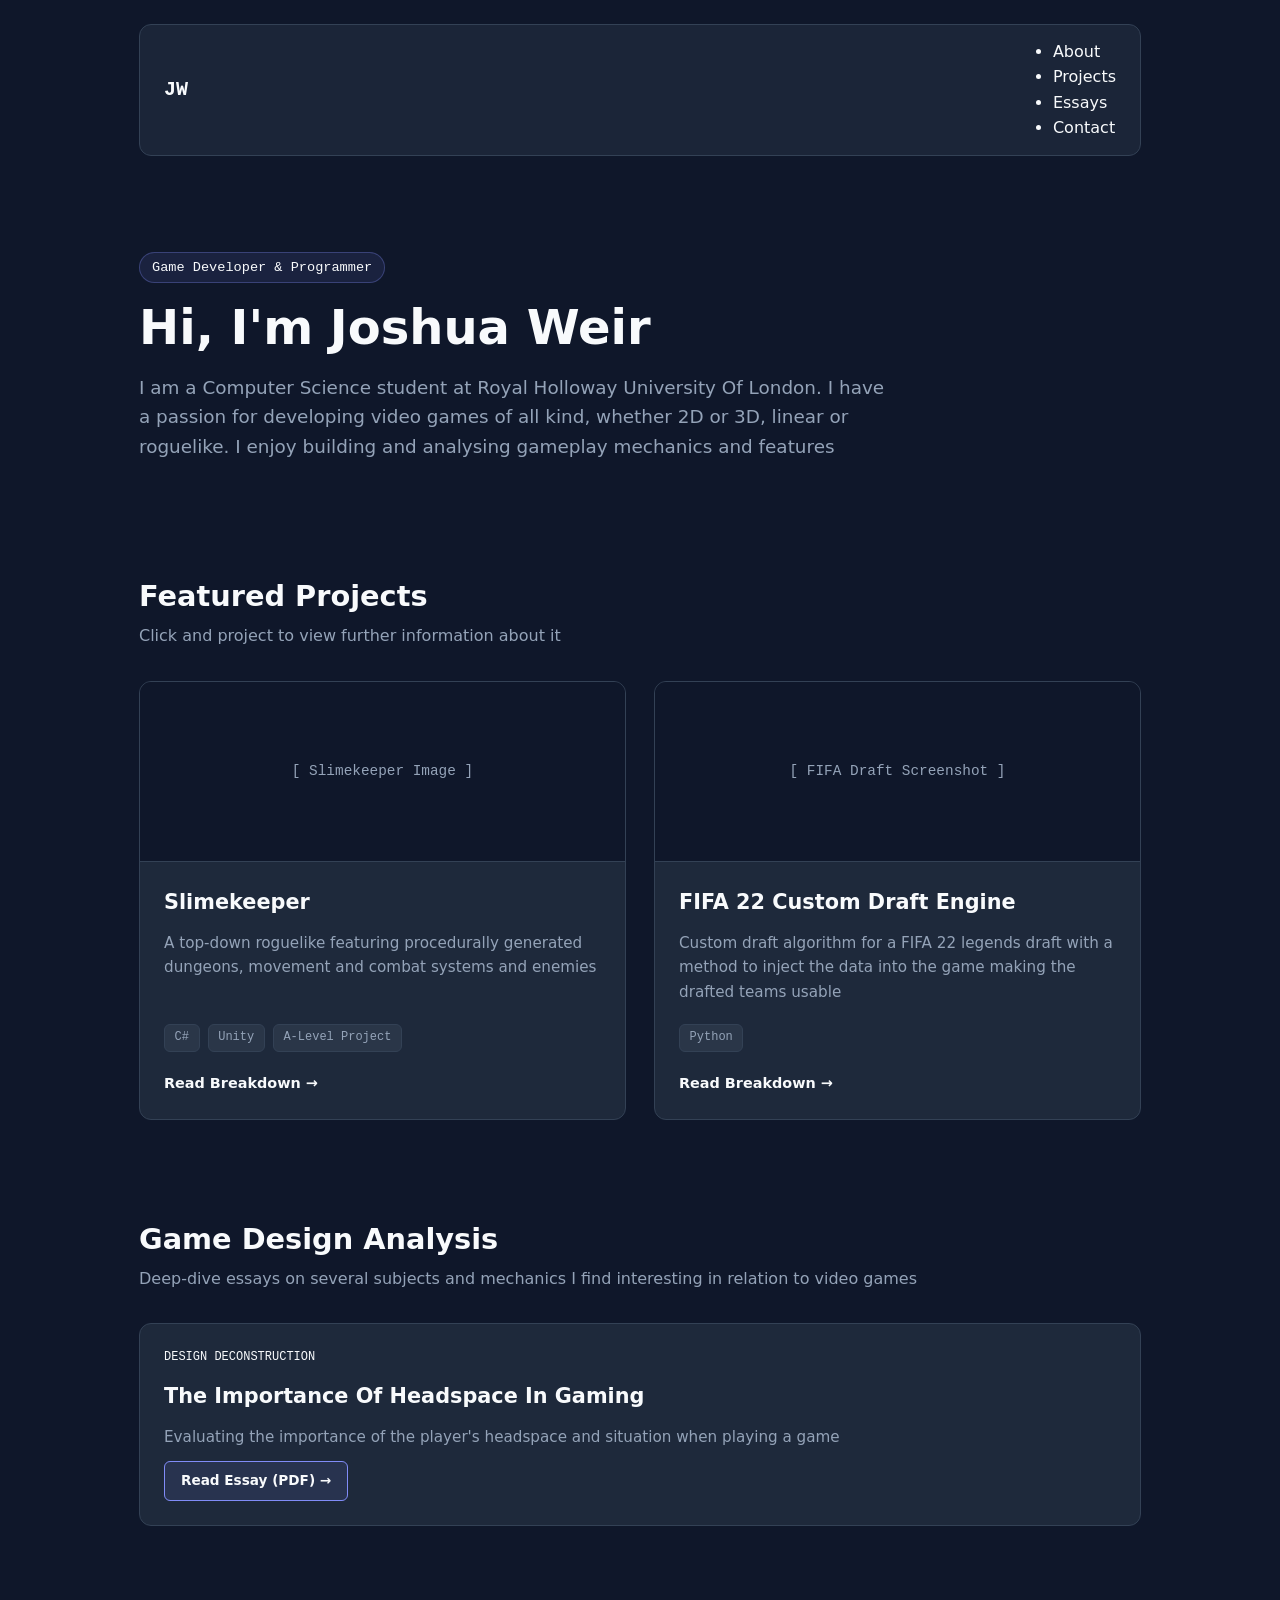
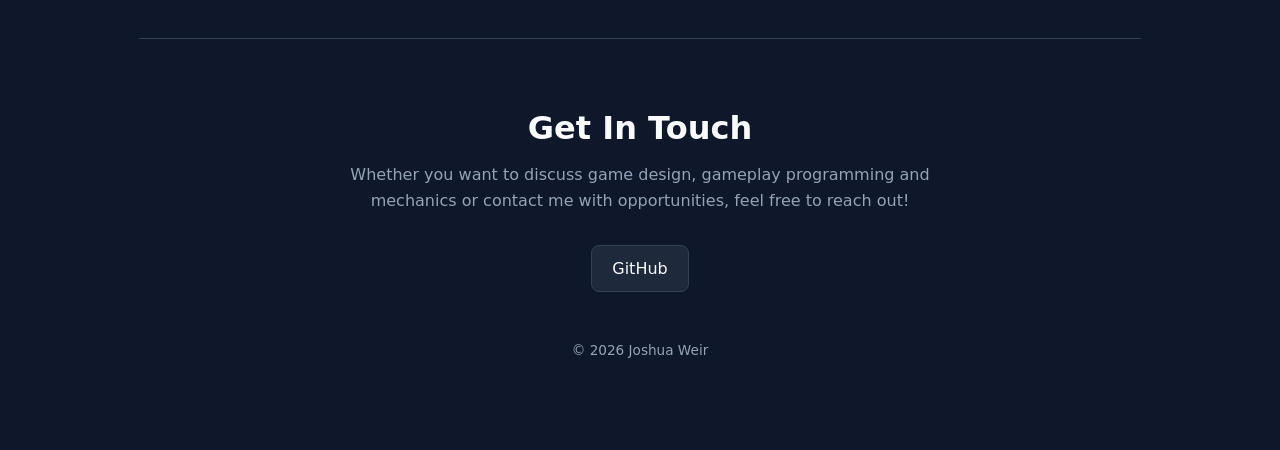
==== index.html @ 55325130 "First draft of the portfolio website" ====
<!DOCTYPE html>
<html lang="en">
    <head>
        <meta charset="UTF-8">
        <meta name="viewport" content="width=device-width, initial-scale=1.0">
        <title>Josh Weir | Gameplay Programmer & Designer</title>
        <link rel="stylesheet" href="style.css">
    </head>
    <body>
        <!-- Sticky Navigation Header -->
        <nav class="navbar">
            <div class="logo">JW</div>
            <ul class="nav-links">
                <li><a href="#about"></a>About</li>
                <li><a href="#projects"></a>Projects</li>
                <li><a href="#essays"></a>Essays</li>
                <li><a href="#contact"></a>Contact</li>
            </ul>
        </nav>
        <main>
            <!-- Hero / About Me Section -->
            <section id="about" class="hero">
                <span class="badge">Game Developer & Programmer</span>
                <h1>Hi, I'm <span class="highlight">Joshua Weir</span></h1>
                <p class="bio">
                    I am a Computer Science student at Royal Holloway University Of London.
                    I have a passion for developing video games of all kind, whether 2D or 3D, linear or roguelike.
                    I enjoy building and analysing gameplay mechanics and features
                </p>
            </section>
            <!-- Featured Projects Section -->
            <section id="projects" class="section">
                <div class="section-header">
                    <h2>Featured Projects</h2>
                    <p>Click and project to view further information about it</p>
                </div>
                <div class="card-grid">
                    <!-- Slimekeeper Card -->
                    <a href="projects/slimekeeper.html" class="card project-card">
                        <div class="media-preview">
                            <div class="media-placeholder">[ Slimekeeper Image ]</div>
                        </div>
                        <div class="card-body">
                            <h3>Slimekeeper</h3>
                            <p class="card-desc">A top-down roguelike featuring procedurally generated dungeons, movement and combat systems and enemies</p>
                            <div class="tags">
                                <span class="tag">C#</span>
                                <span class="tag">Unity</span>
                                <span class="tag">A-Level Project</span>
                            </div>
                            <span class="card-link">Read Breakdown &rarr;</span>
                        </div>
                    </a>
                    <!-- FIFA 22 Custom Draft Engine Card -->
                    <a href="#" class="card project-card">
                        <div class="media-preview">
                            <div class="media-placeholder">[ FIFA Draft Screenshot ]</div>
                        </div>
                        <div class="card-body">
                            <h3>FIFA 22 Custom Draft Engine</h3>
                            <p class="card-desc">Custom draft algorithm for a FIFA 22 legends draft with a method to inject the data into the game making the drafted teams usable</p>
                            <div class="tags">
                                <span class="tag">Python</span>
                            </div>
                            <span class="card-link">Read Breakdown &rarr;</span>
                        </div>
                    </a>
                </div>
            </section>
            <!-- Game Analysis Essays Section -->
            <section id="essays" class="section">
                <div class="section-header">
                    <h2>Game Design Analysis</h2>
                    <p>Deep-dive essays on several subjects and mechanics I find interesting in relation to video games</p>
                </div>
                <div class="card-grid">
                    <article class="card essay-card">
                        <div class="card-body">
                            <span class="badge-subtle">Design Deconstruction</span>
                            <h3>The Importance Of Headspace In Gaming</h3>
                            <p class="card-desc">Evaluating the importance of the player's headspace and situation when playing a game</p>
                            <div class="essay-actions">
                                <a href="#" class="btn-secondary">Read Essay (PDF) &rarr;</a>
                            </div>
                        </div>
                    </article>
                </div>
            </section>
        </main>
        <!-- Footer / Contact Section -->
        <footer id="contact" class="footer">
            <h2>Get In Touch</h2>
            <p>Whether you want to discuss game design, gameplay programming and mechanics or contact me with opportunities, feel free to reach out!</p>
            <div class="contact-links">
                <a href="https://github.com/josh-weir-dev" target="_blank" class="contact-btn">GitHub</a>
            </div>
            <p class="copyright">&copy; 2026 Joshua Weir</p>
        </footer>
        <script src="script.js"></script>
    </body>
</html>
---- style.css ----
/* --- Color Palette & Variables --- */
:root {
    --bg-main: #0f172a;
    --bg-card: #1e293b;
    --bg-card-hover: #334155;
    --border: #334155;
    --border-highlight: #818cf8;

    --text-primary: #f8fafc;
    --text-secondary: #94a3b8;
    -accent: #818cf8;
    --accent-hover: #a5b4fc;

    --font-sans: system-ui, -apple-system, BlinkMacSystemFont, 'Segoe UI', Roboto, sans-serif;
    --font-mono: 'Cascadia Code', 'Fira Code', Consolas, monospace;
}

/* --- Base & Reset --- */
* {
    box-sizing: border-box;
    margin: 0;
    padding: 0;
}

html {
    scroll-behavior: smooth;
}

body {
    background-color: var(--bg-main);
    color: var(--text-primary);
    font-family: var(--font-sans);
    line-height: 1.6;
    padding: 1.5rem;
    max-width: 1050px;
    margin: 0 auto;
}

/* --- Navigation --- */
.navbar {
    position: sticky;
    top: 1rem;
    background: rgba(30, 41, 59, 0.85);
    backdrop-filter: blur(12px);
    -webkit-backdrop-filter: blur(12px);
    border: 1px solid var(--border);
    padding: 0.85rem 1.5rem;
    border-radius: 12px;
    display: flex;
    justify-content: space-between;
    align-items: center;
    z-index: 1000;
    margin-bottom: 3rem;
}

.logo {
    font-weight: 800;
    font-size: 1.25rem;
    color: var(--accent);
    font-family: var(--font-mono);
}

.nav-links a{
    color: var(--text-secondary);
    text-decoration: none;
    font-weight: 500;
    transition: color 0.2s ease;
}

.nav-links a:hover{
    color: var(--text-primary);
}

/* --- Hero Section --- */
.hero {
    padding: 3rem 0 4rem 0;
    max-width: 750px;
}

.badge {
    display: inline-block;
    background: rgba(129, 140, 248, 0.1);
    color: var(--accent);
    border: 1px solid rgba(129, 140, 248, 0.3);
    padding: 0.25rem 0.75rem;
    border-radius: 20px;
    font-size: 0.85rem;
    font-family: var(--font-mono);
    margin-bottom: 1rem;
}

.hero h1 {
    font-size: 3rem;
    line-height: 1.2;
    margin-bottom: 1rem;
    font-weight: 800;
}

.highlight {
    color: var(--accent);
}

.bio {
    font-size: 1.15rem;
    color: var(--text-secondary);
}

/* --- Sections --- */
.section {
    padding: 3rem 0;
}

.section-header {
    margin-bottom: 2rem;
}

.section-header h2 {
    font-size: 1.8rem;
    margin-bottom: 0.25rem;
}

.section-header p {
    color: var(--text-secondary);
}

/* --- Card Grids & Cards --- */
.card-grid {
    display: grid;
    grid-template-columns: repeat(auto-fit, minmax(320px, 1fr));
    gap: 1.75rem;
}

.card {
    background-color: var(--bg-card);
    border: 1px solid var(--border);
    border-radius: 12px;
    overflow: hidden;
    text-decoration: none;
    color: inherit;
    display: flex;
    flex-direction: column;
    transition: transform 0.25s ease, border-color 0.25s ease, box-shadow 0.25s ease;
}

.card:hover {
    transform: translateY(-5px);
    border-color: var(--border-highlight);
    box-shadow: 0 12px 30px -10px rgba(129, 140, 248, 0.2);
}

.media-preview {
    height: 180px;
    background: #0f172a;
    display: flex;
    align-items: center;
    justify-content: center;
    border-bottom: 1px solid var(--border);
}

.media-placeholder {
    color: var(--text-secondary);
    font-family: var(--font-mono);
    font-size: 0.9rem;
}

.card-body {
    padding: 1.5rem;
    display: flex;
    flex-direction: column;
    flex-grow: 1;
    gap: 0.75rem;
}

.card-body h3 {
    font-size: 1.3rem;
}

.card-desc {
    color: var(--text-secondary);
    font-size: 0.95rem;
    flex-grow: 1;
}

/* --- Tags & Buttons --- */
.tags {
    display: flex;
    flex-wrap: wrap;
    gap: 0.5rem;
    margin-top: 0.5rem;
}

.tag {
    background: rgba(148, 163, 184, 0.1);
    color: var(--text-secondary);
    border: 1px solid var(--border);
    padding: 0.2rem 0.6rem;
    border-radius: 6px;
    font-size: 0.75rem;
    font-family: var(--font-mono);
}

.card-link {
    color: var(--accent);
    font-weight: 600;
    font-size: 0.9rem;
    margin-top: 0.5rem;
}

.badge-subtle {
    font-size: 0.75rem;
    font-family: var(--font-mono);
    color: var(--accent);
    text-transform: uppercase;
}

.btn-secondary {
    display: inline-block;
    padding: 0.5rem 1rem;
    background: rgba(129, 140, 248, 0.1);
    color: var(--accent);
    border: 1px solid var(--border-highlight);
    border-radius: 6px;
    text-decoration: none;
    font-size: 0.85rem;
    font-weight: 600;
    transition: background 0.2s ease;
}

.btn-secondary:hover {
    background: rgba(129, 140, 248, 0.2);
}

/* --- Footer & Contact --- */
.footer {
    padding: 4rem 0 2rem 0;
    border-top: 1px solid var(--border);
    margin-top: 4rem;
    text-align: center;
}

.footer h2 {
    font-size: 2rem;
    margin-bottom: 0.5rem;
}

.footer p {
    color: var(--text-secondary);
    max-width: 600px;
    margin: 0 auto 2rem auto;
}

.contact-links {
    display: flex;
    justify-content: center;
    gap: 1rem;
    margin-bottom: 3rem;
}

.contact-btn {
    padding: 0.6rem 1.25rem;
    background: var(--bg-card);
    border: 1px solid var(--border);
    color: var(--text-primary);
    text-decoration: none;
    border-radius: 8px;
    font-weight: 500;
    transition: transform 0.2s ease, border-color 0.2s ease;
}

.contact-btn:hover {
    transform: translateY(-2px);
    border-color: var(--accent);
}

.contact-btn.primary {
    background: var(--accent);
    color: #0f172a;
    font-weight: 700;
}

.contact-btn.primary:hover {
    background: var(--accent-hover);
}

.copyright {
    font-size: 0.85rem;
    color: var(--text-secondary);
}

/* Responsive adjustments */
@media (max-width: 600px) {
    .hero h1 {font-size: 2.2rem;}
    .contact-links {flex-direction: column;}
}
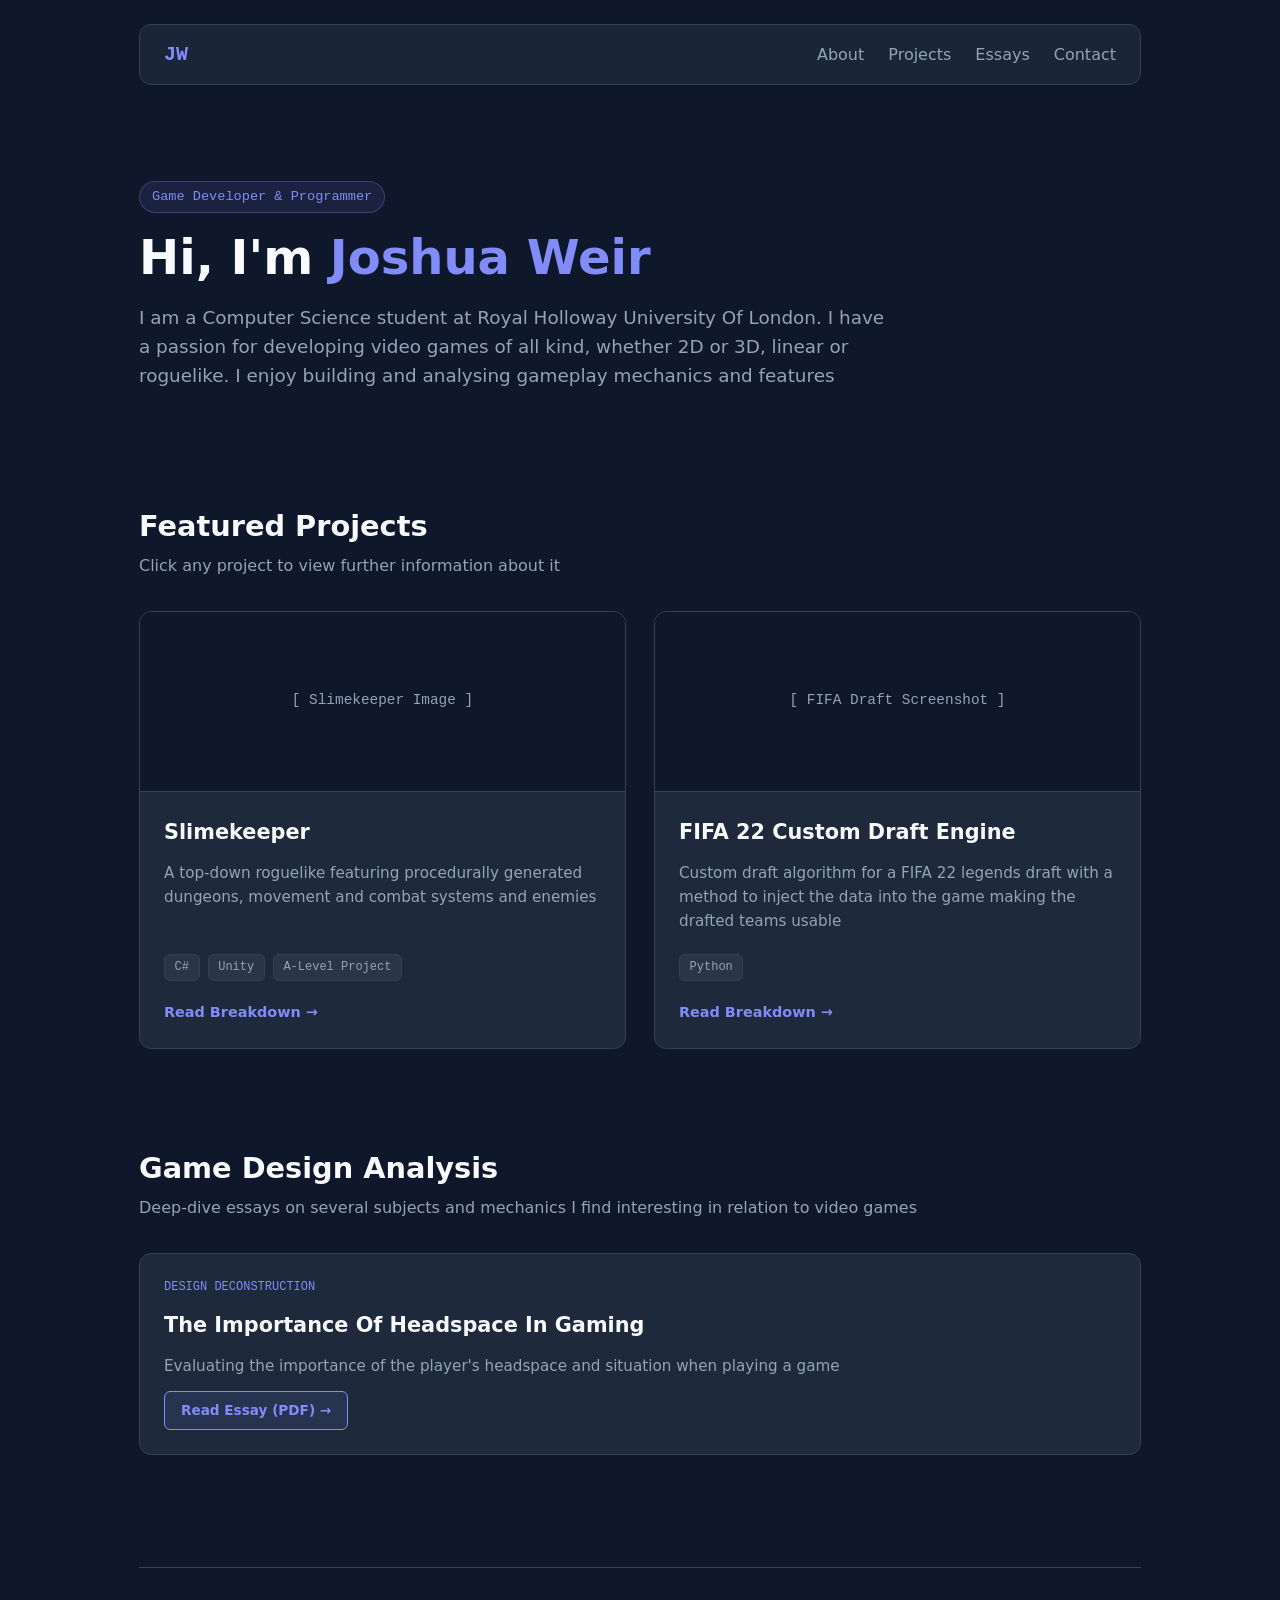
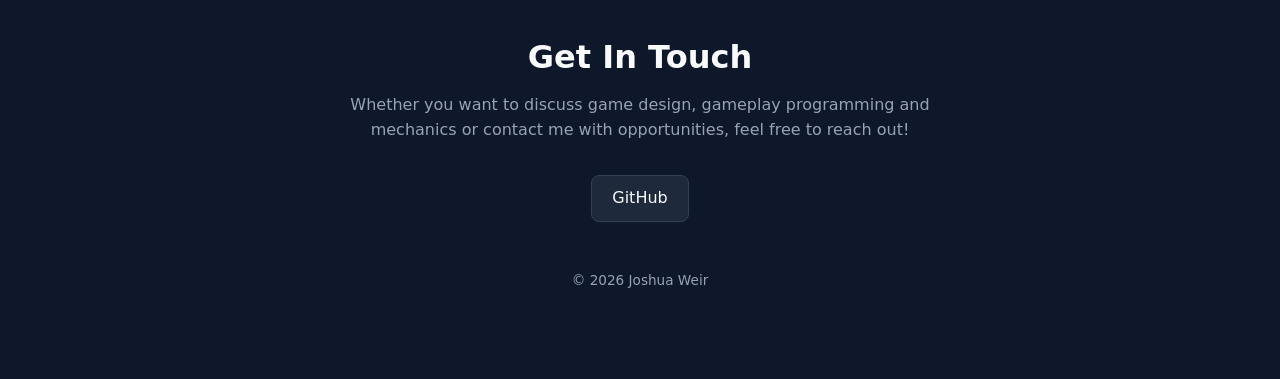
==== commit 05743267: "#1 Fixed spelling errors and some formatting issues from the initial draft" ====
--- a/index.html
+++ b/index.html
@@ -11,10 +11,10 @@
         <nav class="navbar">
             <div class="logo">JW</div>
             <ul class="nav-links">
-                <li><a href="#about"></a>About</li>
-                <li><a href="#projects"></a>Projects</li>
-                <li><a href="#essays"></a>Essays</li>
-                <li><a href="#contact"></a>Contact</li>
+                <li><a href="#about">About</a></li>
+                <li><a href="#projects">Projects</a></li>
+                <li><a href="#essays">Essays</a></li>
+                <li><a href="#contact">Contact</a></li>
             </ul>
         </nav>
         <main>
@@ -32,7 +32,7 @@
             <section id="projects" class="section">
                 <div class="section-header">
                     <h2>Featured Projects</h2>
-                    <p>Click and project to view further information about it</p>
+                    <p>Click any project to view further information about it</p>
                 </div>
                 <div class="card-grid">
                     <!-- Slimekeeper Card -->
--- a/style.css
+++ b/style.css
@@ -8,7 +8,7 @@
 
     --text-primary: #f8fafc;
     --text-secondary: #94a3b8;
-    -accent: #818cf8;
+    --accent: #818cf8;
     --accent-hover: #a5b4fc;
 
     --font-sans: system-ui, -apple-system, BlinkMacSystemFont, 'Segoe UI', Roboto, sans-serif;
@@ -60,6 +60,12 @@
     font-family: var(--font-mono);
 }
 
+.nav-links {
+    display: flex;
+    gap: 1.5rem;
+    list-style: none;
+}
+
 .nav-links a{
     color: var(--text-secondary);
     text-decoration: none;
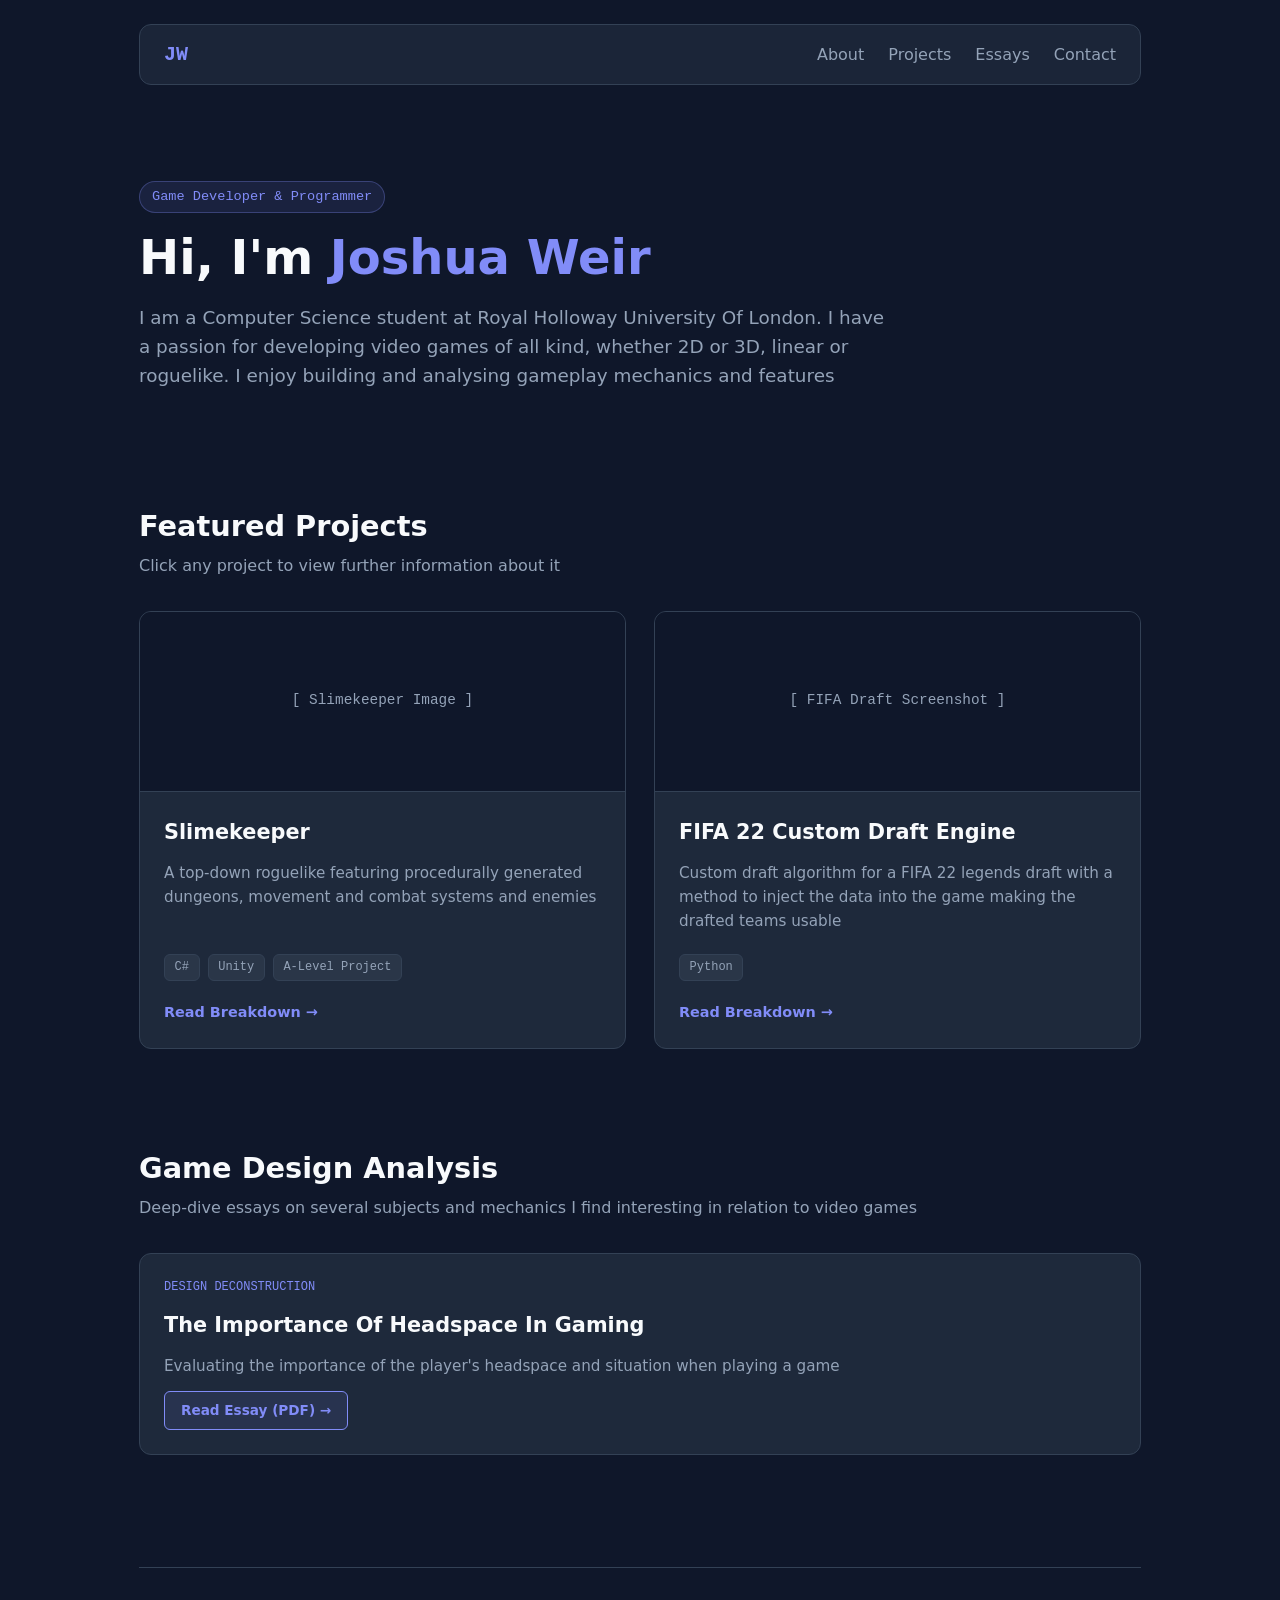
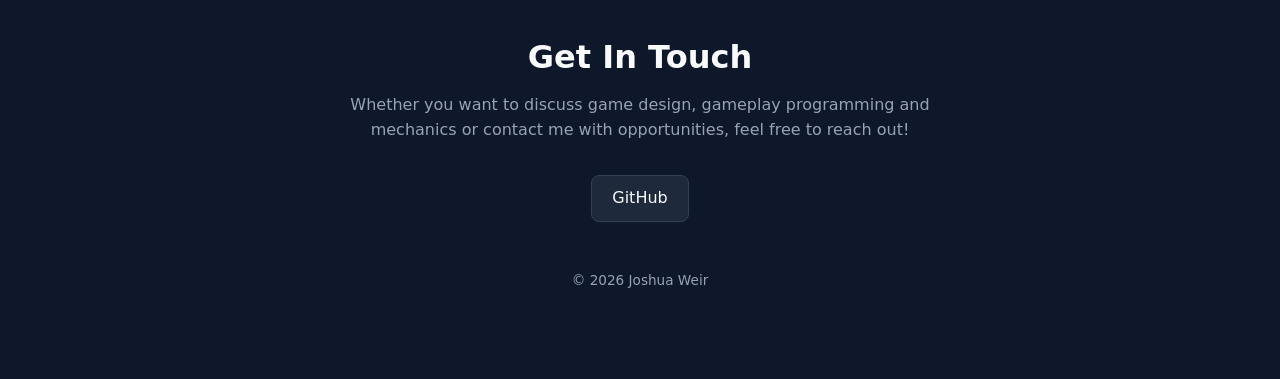
==== commit f4f68854: "#3 Added pdf file for my importance of headspace in gaming essay" ====
--- a/index.html
+++ b/index.html
@@ -80,7 +80,7 @@
                             <h3>The Importance Of Headspace In Gaming</h3>
                             <p class="card-desc">Evaluating the importance of the player's headspace and situation when playing a game</p>
                             <div class="essay-actions">
-                                <a href="#" class="btn-secondary">Read Essay (PDF) &rarr;</a>
+                                <a href="assets/The_Importance_Of_Headspace_In_Gaming.pdf" class="btn-secondary">Read Essay (PDF) &rarr;</a>
                             </div>
                         </div>
                     </article>
--- a/style.css
+++ b/style.css
@@ -297,4 +297,6 @@
 @media (max-width: 600px) {
     .hero h1 {font-size: 2.2rem;}
     .contact-links {flex-direction: column;}
-}
+    .navbar {padding: 0.75rem 1rem;}
+    .nav-links {gap: 0.75rem; font-size: 0.9rem;}
+}
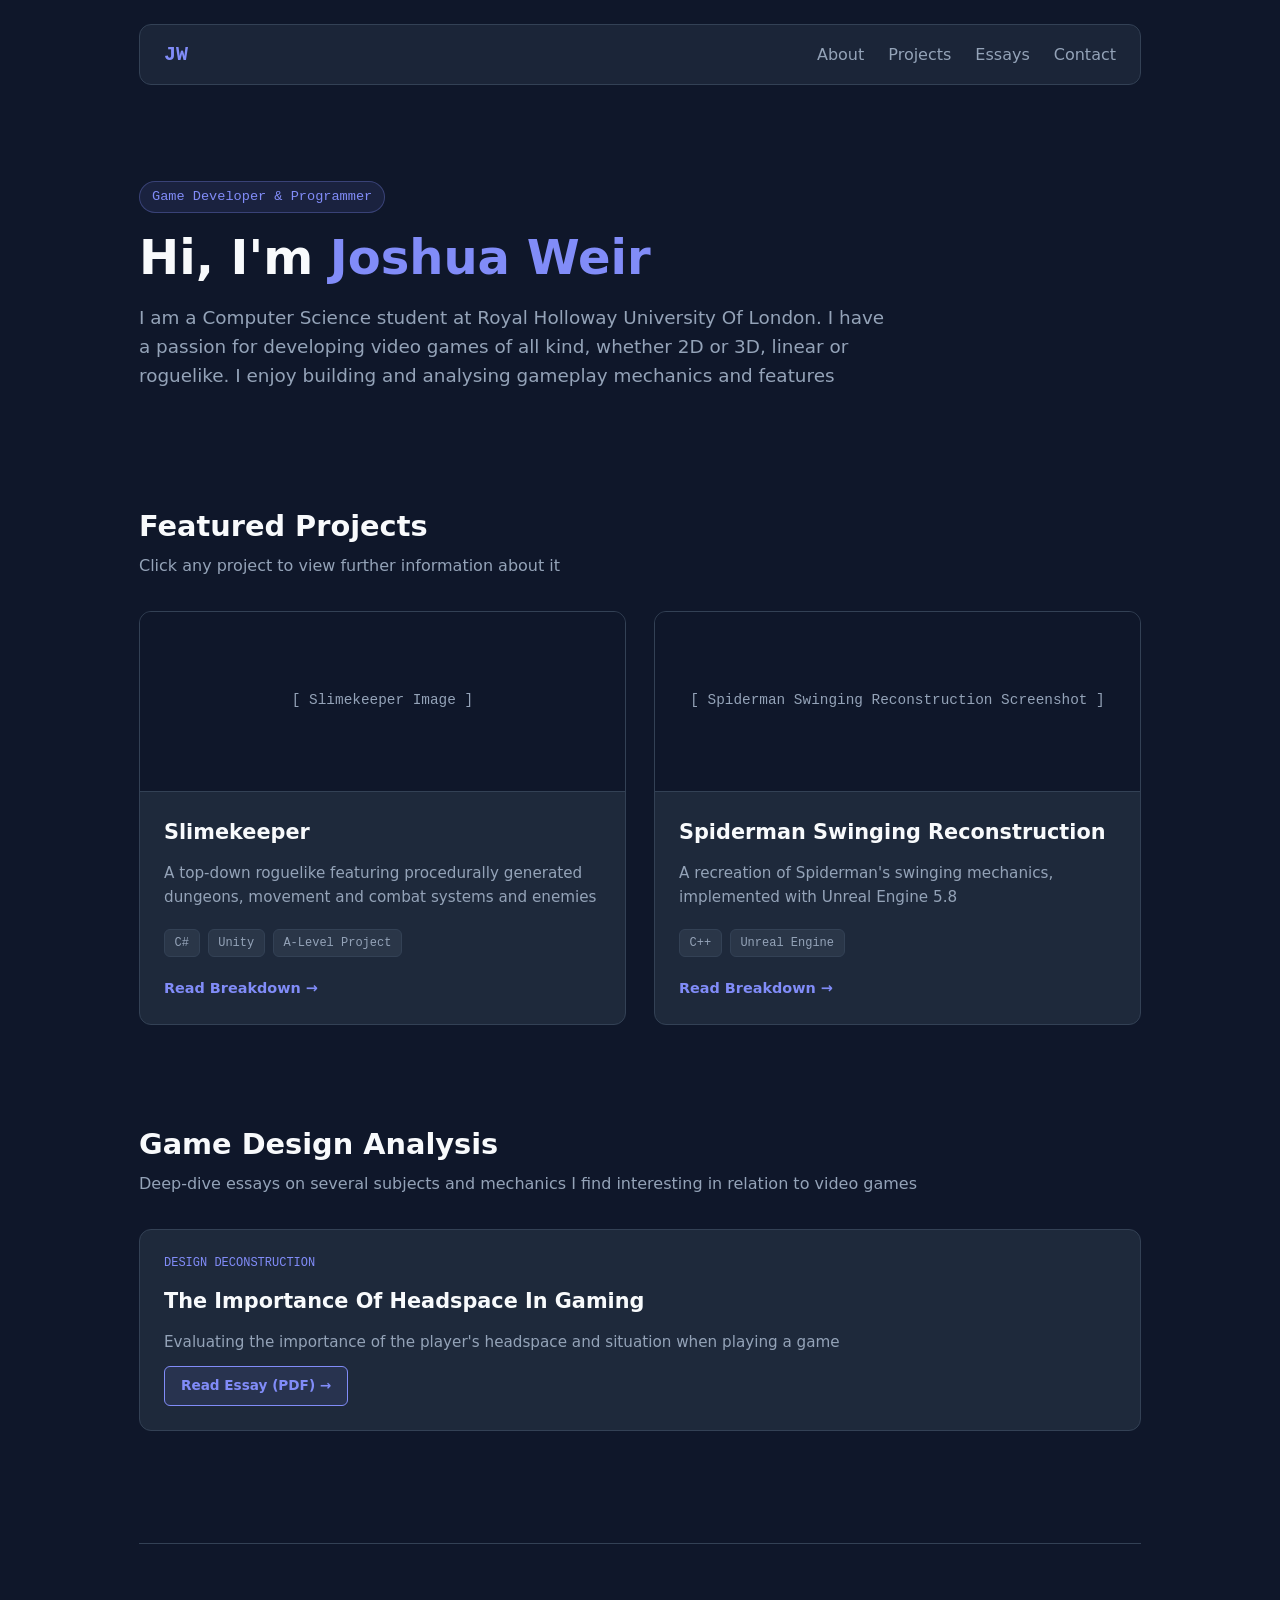
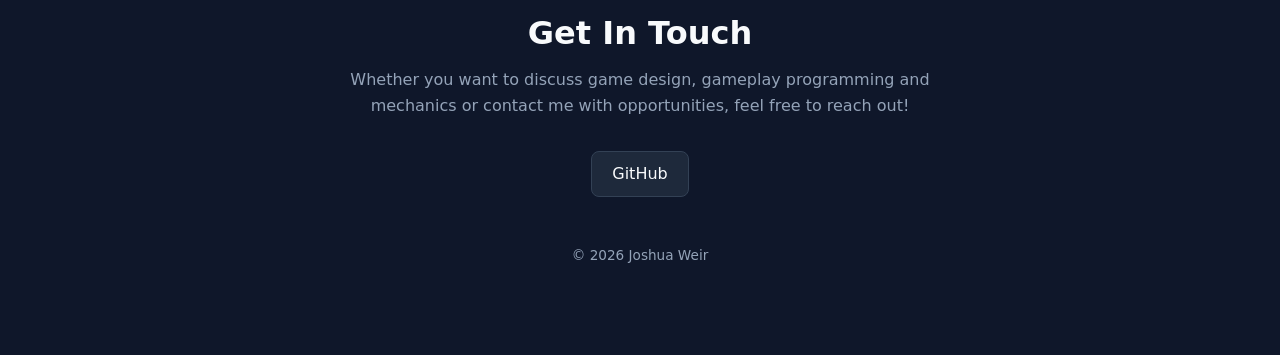
==== commit b7200708: "#5 Edited old cards to be more accurate and include new project" ====
--- a/index.html
+++ b/index.html
@@ -51,16 +51,17 @@
                             <span class="card-link">Read Breakdown &rarr;</span>
                         </div>
                     </a>
-                    <!-- FIFA 22 Custom Draft Engine Card -->
+                    <!-- Spiderman Swinging Reconstruction Card -->
                     <a href="#" class="card project-card">
                         <div class="media-preview">
-                            <div class="media-placeholder">[ FIFA Draft Screenshot ]</div>
+                            <div class="media-placeholder">[ Spiderman Swinging Reconstruction Screenshot ]</div>
                         </div>
                         <div class="card-body">
-                            <h3>FIFA 22 Custom Draft Engine</h3>
-                            <p class="card-desc">Custom draft algorithm for a FIFA 22 legends draft with a method to inject the data into the game making the drafted teams usable</p>
+                            <h3>Spiderman Swinging Reconstruction</h3>
+                            <p class="card-desc">A recreation of Spiderman's swinging mechanics, implemented with Unreal Engine 5.8</p>
                             <div class="tags">
-                                <span class="tag">Python</span>
+                                <span class="tag">C++</span>
+                                <span class="tag">Unreal Engine</span>
                             </div>
                             <span class="card-link">Read Breakdown &rarr;</span>
                         </div>
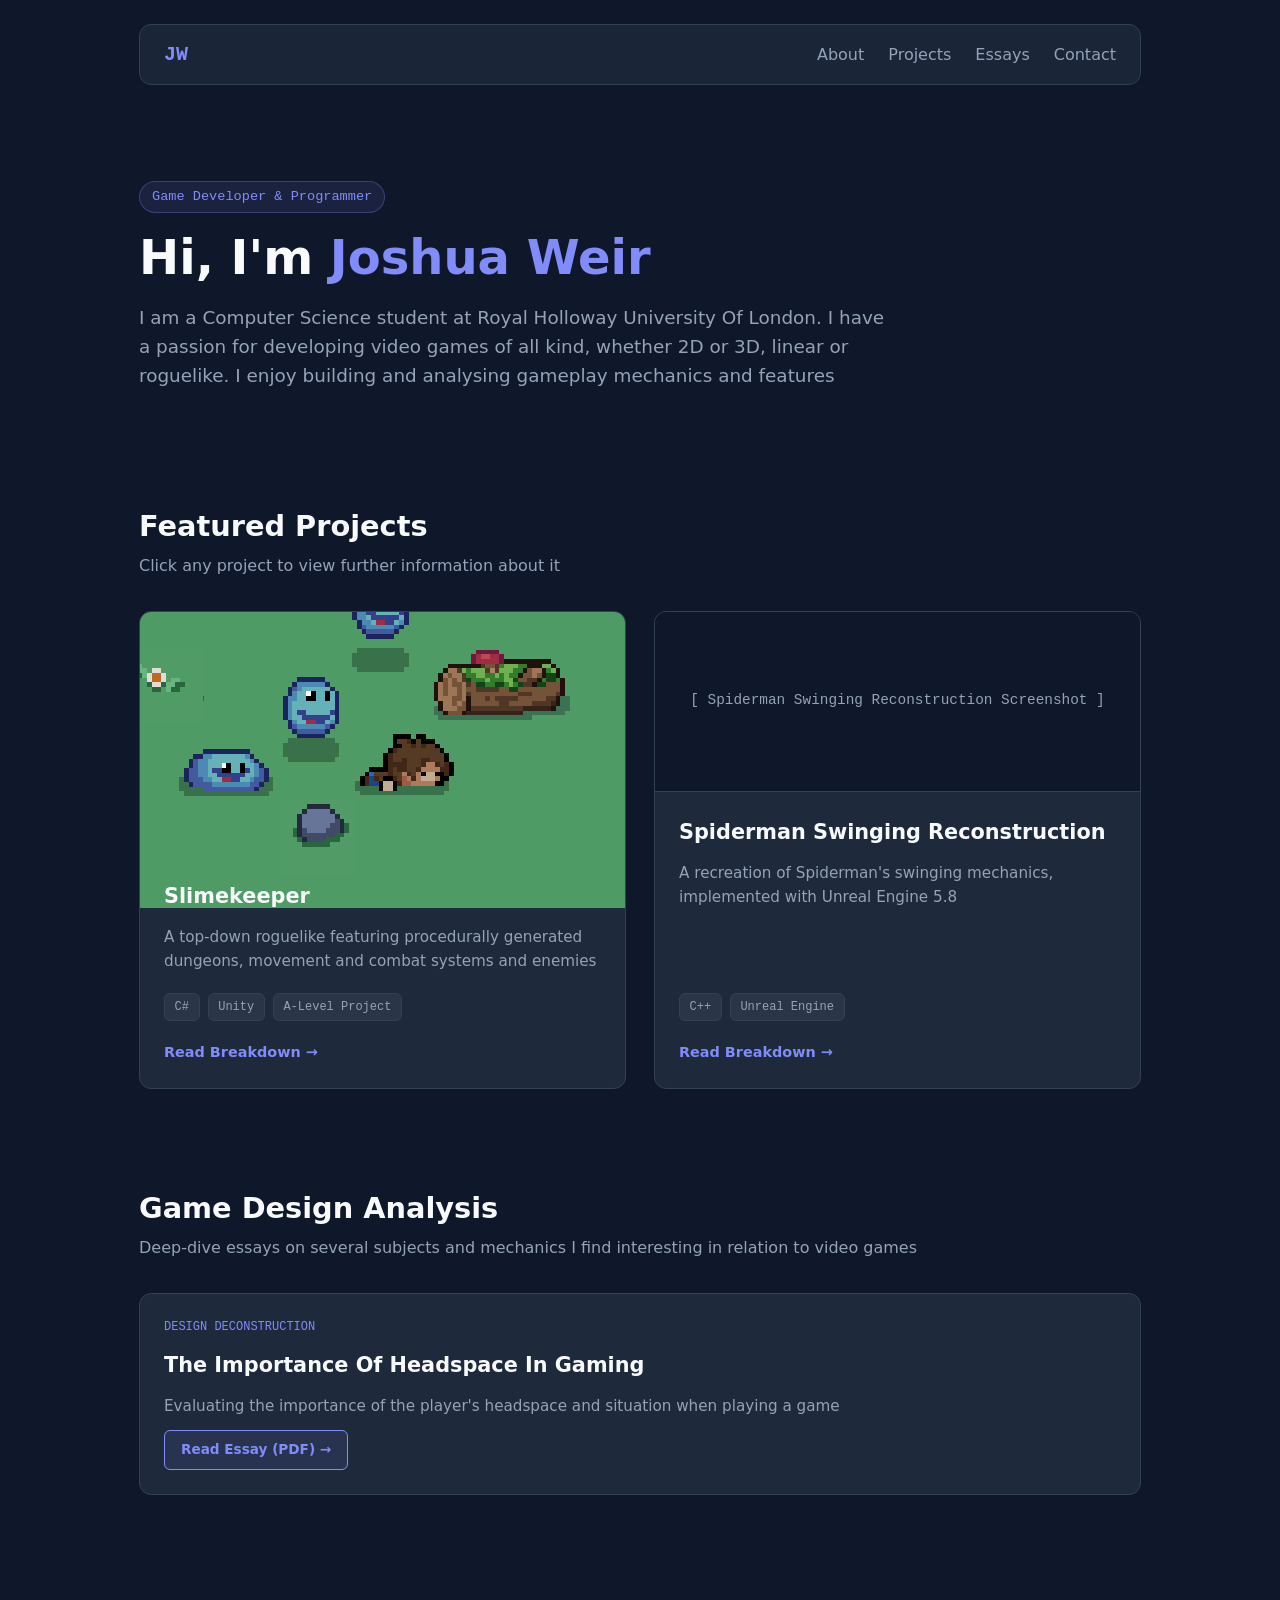
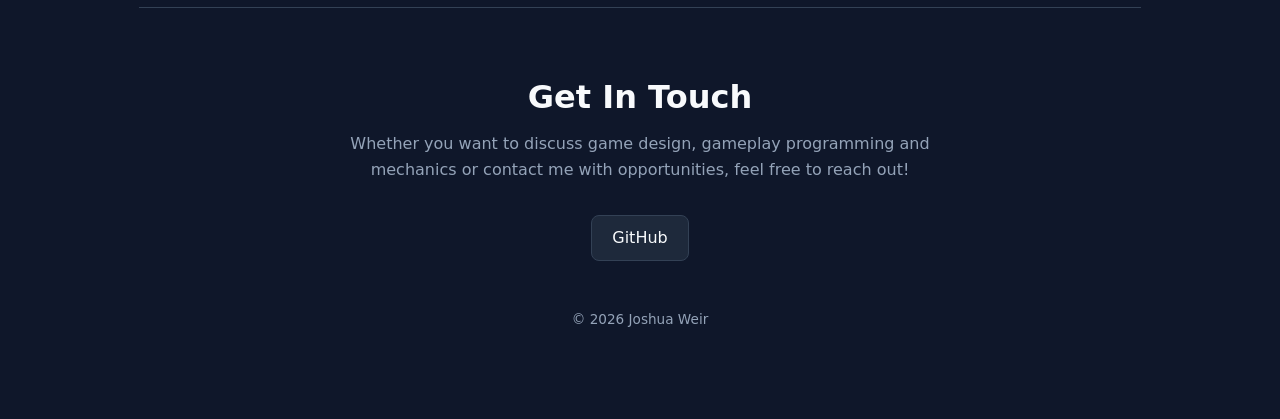
==== commit 63569275: "#5 Finished slimekeeper page and added media to display the project better" ====
--- a/index.html
+++ b/index.html
@@ -38,9 +38,9 @@
                     <!-- Slimekeeper Card -->
                     <a href="projects/slimekeeper.html" class="card project-card">
                         <div class="media-preview">
-                            <div class="media-placeholder">[ Slimekeeper Image ]</div>
+                            <div class="media-placeholder"><img src="assets/Slimekeeper.png" alt="Slimekeeper"></img></div>
                         </div>
-                        <div class="card-body">
+                        <div class="card-body" style="margin-top: 4rem;">
                             <h3>Slimekeeper</h3>
                             <p class="card-desc">A top-down roguelike featuring procedurally generated dungeons, movement and combat systems and enemies</p>
                             <div class="tags">
--- a/style.css
+++ b/style.css
@@ -293,6 +293,10 @@
     color: var(--text-secondary);
 }
 
+pre {
+    white-space: pre-wrap;
+}
+
 /* Responsive adjustments */
 @media (max-width: 600px) {
     .hero h1 {font-size: 2.2rem;}
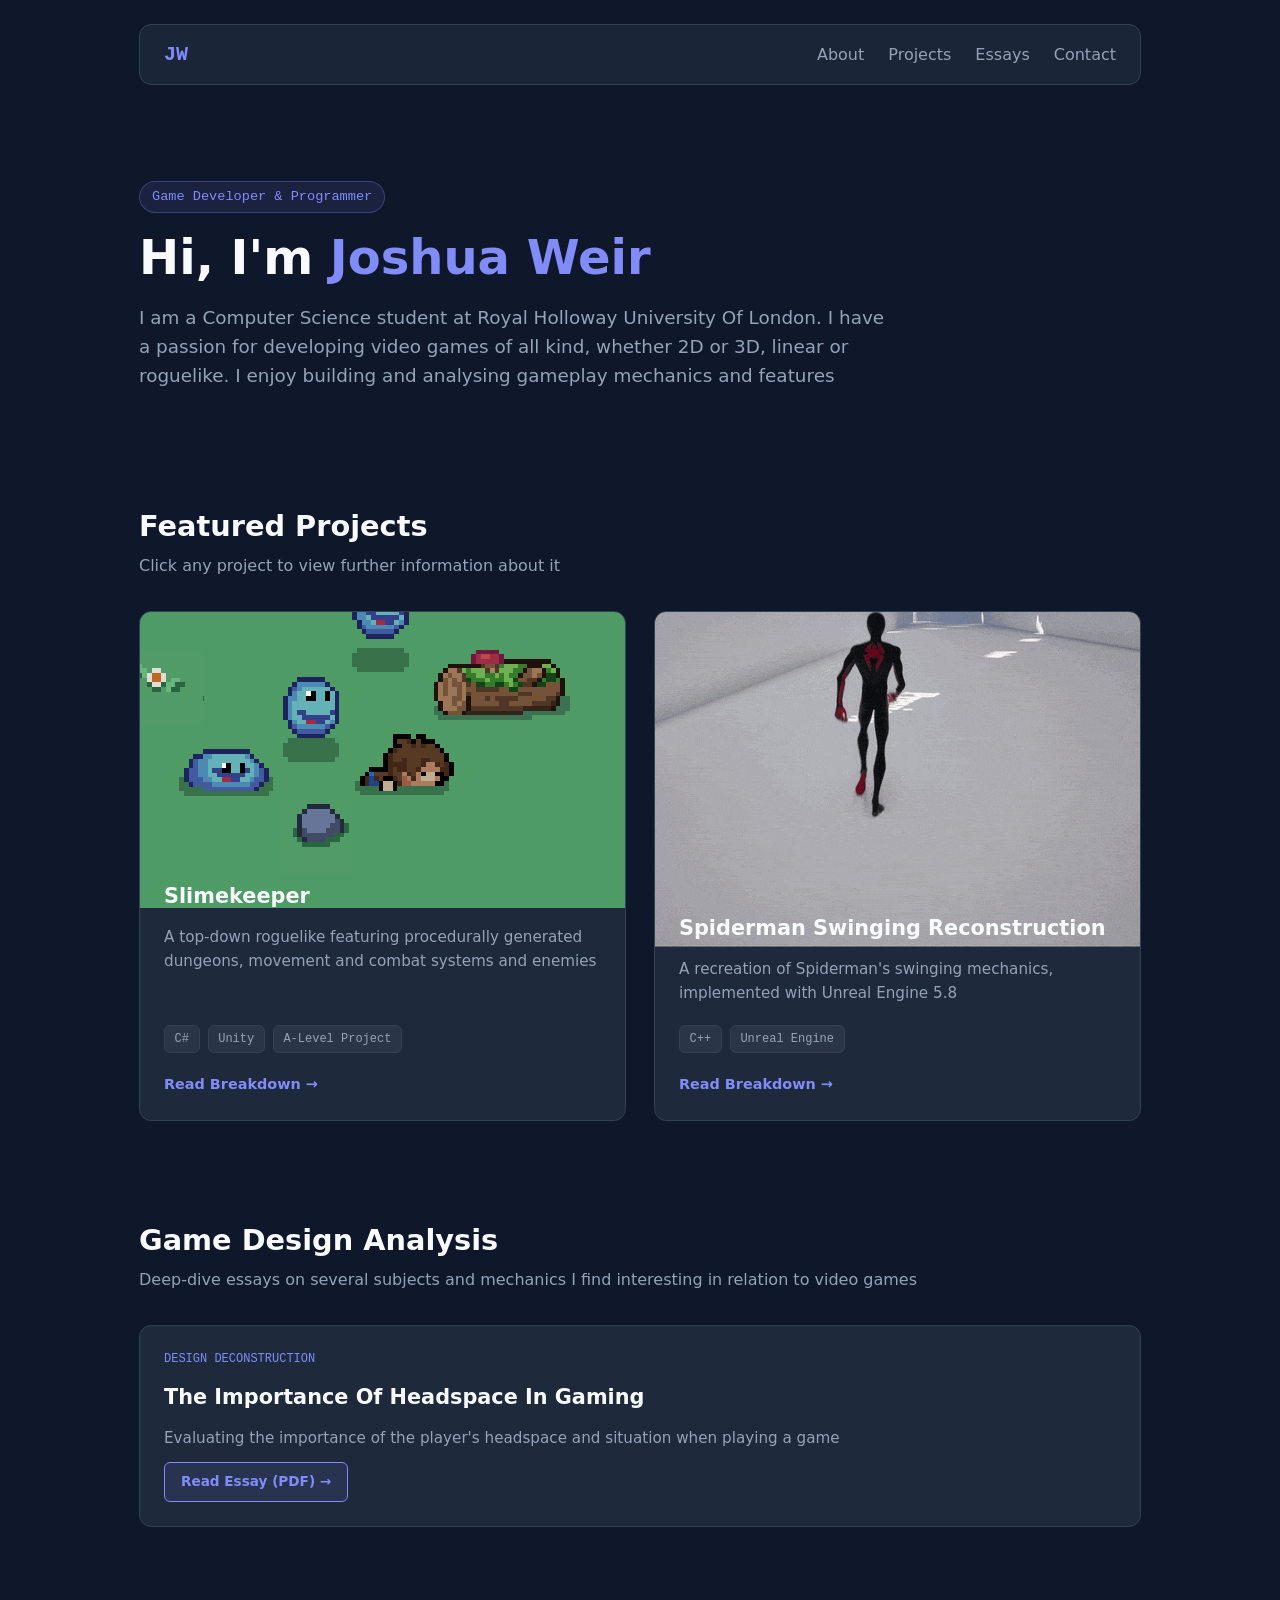
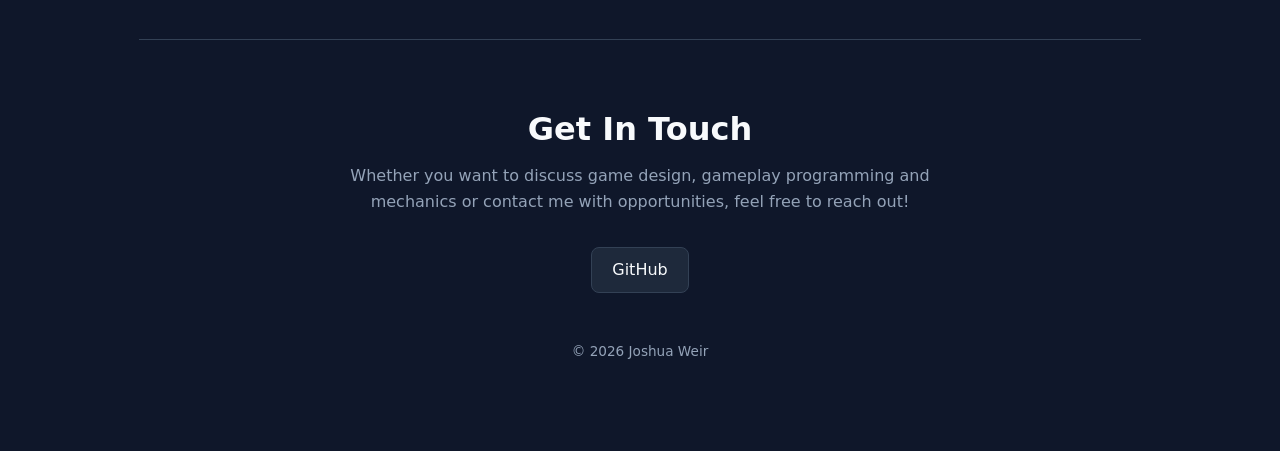
==== commit 54eafea0: "#5 Added preview image for spiderman project" ====
--- a/index.html
+++ b/index.html
@@ -52,11 +52,11 @@
                         </div>
                     </a>
                     <!-- Spiderman Swinging Reconstruction Card -->
-                    <a href="#" class="card project-card">
+                    <a href="projects/spiderman.html" class="card project-card">
                         <div class="media-preview">
-                            <div class="media-placeholder">[ Spiderman Swinging Reconstruction Screenshot ]</div>
+                            <div class="media-placeholder"><img src="assets/Spiderman.gif" alt="Spiderman Swinging Reconstruction"></img></div>
                         </div>
-                        <div class="card-body">
+                        <div class="card-body" style="margin-top: 6rem;">
                             <h3>Spiderman Swinging Reconstruction</h3>
                             <p class="card-desc">A recreation of Spiderman's swinging mechanics, implemented with Unreal Engine 5.8</p>
                             <div class="tags">
